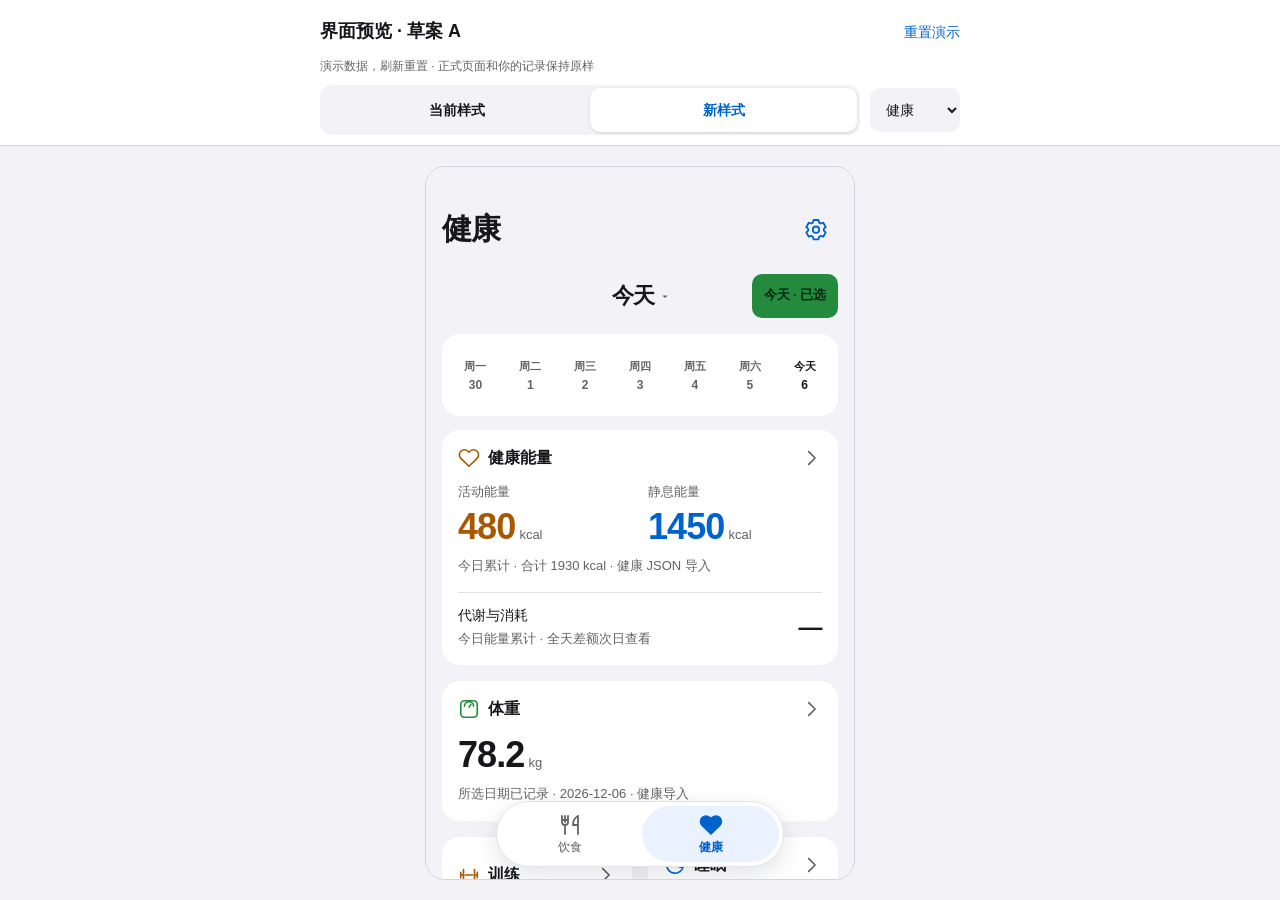
==== preview/index.html @ 752a21c1 "Refine preview with floating capsule bottom navigation" ====
<!doctype html>
<html lang="zh-CN">
<head>
  <meta charset="utf-8">
  <meta name="viewport" content="width=device-width,initial-scale=1,viewport-fit=cover">
  <meta name="color-scheme" content="light dark">
  <title>健康记录 · 界面预览</title>
  <style>
    :root{color-scheme:light dark;--bg:#f2f2f7;--card:#fff;--fg:#17171b;--dim:#636366;--line:#d4d4dc;--tint:#0062cc}
    @media(prefers-color-scheme:dark){:root{--bg:#000;--card:#1c1c1e;--fg:#fff;--dim:#aeaeb2;--line:#38383a;--tint:#64a8ff}}
    *{box-sizing:border-box}body{margin:0;background:var(--bg);color:var(--fg);font:15px/1.5 -apple-system,BlinkMacSystemFont,"Segoe UI","PingFang SC","Microsoft YaHei",sans-serif}
    .review{height:100vh;height:100dvh;display:flex;flex-direction:column}
    header{flex:none;background:var(--card);border-bottom:1px solid var(--line);padding:calc(10px + env(safe-area-inset-top)) 16px 10px}
    .tools{max-width:640px;margin:auto}.heading{display:flex;align-items:center;justify-content:space-between;gap:12px}
    h1{font-size:18px;line-height:1.4;margin:0;font-weight:650}p{margin:3px 0 10px;font-size:12px;color:var(--dim)}
    button,select{font:inherit;min-height:44px;border:0;border-radius:10px;padding:8px 12px;background:var(--bg);color:var(--fg);cursor:pointer}
    button:focus-visible,select:focus-visible{outline:2px solid var(--tint);outline-offset:2px}button:active{opacity:.7}
    #reset{background:none;color:var(--tint);font-size:14px;padding:8px 0}.controls{display:flex;gap:10px;align-items:center}
    .styles{display:flex;flex:1;padding:3px;background:var(--bg);border-radius:12px}.styles button{flex:1;min-width:0;white-space:nowrap;font-size:14px;font-weight:600}
    .styles button[aria-pressed=true]{background:var(--card);box-shadow:0 1px 3px #0002;color:var(--tint)}
    select{width:90px;font-size:14px}.stage{flex:1;min-height:0;display:flex;justify-content:center;padding:20px}
    iframe{display:block;width:430px;max-width:100%;height:100%;border:1px solid var(--line);border-radius:20px;background:var(--bg)}
    @media(max-width:600px){.stage{padding:0}iframe{width:100%;border:0;border-radius:0}.controls{gap:8px}header{padding-left:12px;padding-right:12px}}
    @media(prefers-reduced-motion:reduce){*{scroll-behavior:auto}}
  </style>
</head>
<body>
<main class="review">
  <header><div class="tools">
    <div class="heading"><h1>界面预览 · 草案 A</h1><button id="reset">重置演示</button></div>
    <p>演示数据，刷新重置 · 正式页面和你的记录保持原样</p>
    <div class="controls">
      <div class="styles" role="group" aria-label="比较界面样式">
        <button id="currentStyle" aria-pressed="false">当前样式</button>
        <button id="newStyle" aria-pressed="true">新样式</button>
      </div>
      <select id="page" aria-label="预览页面">
        <option value="health">健康</option><option value="diet">饮食</option>
        <option value="weight">体重</option><option value="energy">能量</option>
        <option value="training">训练</option><option value="sleep">睡眠</option>
        <option value="import">导入</option><option value="settings">设置</option>
      </select>
    </div>
  </div></header>
  <div class="stage"><iframe id="appPreview" src="app.html?v=36ba469ba83a#/health" sandbox="allow-scripts allow-downloads" title="健康记录交互预览"></iframe></div>
</main>
<script>
  const frame = document.getElementById('appPreview');
  const appSource = frame.getAttribute('src').split('#')[0];
  let enabled = true;
  const send = data => frame.contentWindow.postMessage({type:'kcal-design-preview',...data}, '*');
  function selectStyle(value){
    enabled = value;
    document.getElementById('currentStyle').setAttribute('aria-pressed',String(!value));
    document.getElementById('newStyle').setAttribute('aria-pressed',String(value));
    send({action:'style',enabled});
  }
  document.getElementById('currentStyle').addEventListener('click',()=>selectStyle(false));
  document.getElementById('newStyle').addEventListener('click',()=>selectStyle(true));
  document.getElementById('page').addEventListener('change',event=>send({action:'route',route:event.target.value}));
  let resetCount = 0;
  document.getElementById('reset').addEventListener('click',()=>{frame.src=appSource+(appSource.includes('?')?'&':'?')+'reset='+(++resetCount)+'#/health';document.getElementById('page').value='health'});
  window.addEventListener('message',event=>{
    if(event.source===frame.contentWindow && event.data?.type==='kcal-design-preview-ready') send({action:'style',enabled});
  });
</script>
</body>
</html>
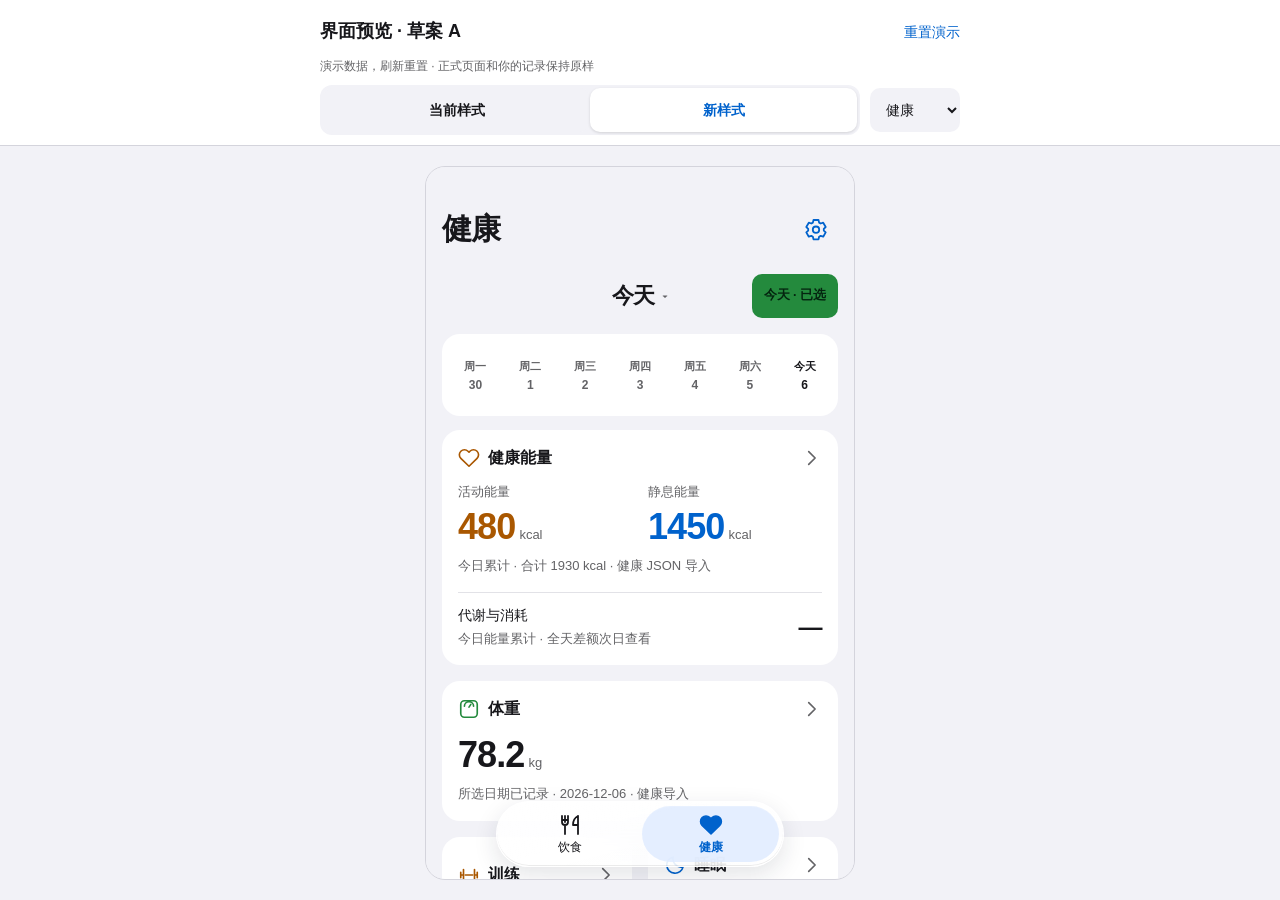
==== commit 0d2eca7f: "Add glass material to preview floating navigation" ====
--- a/preview/index.html
+++ b/preview/index.html
@@ -42,7 +42,7 @@
       </select>
     </div>
   </div></header>
-  <div class="stage"><iframe id="appPreview" src="app.html?v=36ba469ba83a#/health" sandbox="allow-scripts allow-downloads" title="健康记录交互预览"></iframe></div>
+  <div class="stage"><iframe id="appPreview" src="app.html?v=0bf893a73213#/health" sandbox="allow-scripts allow-downloads" title="健康记录交互预览"></iframe></div>
 </main>
 <script>
   const frame = document.getElementById('appPreview');
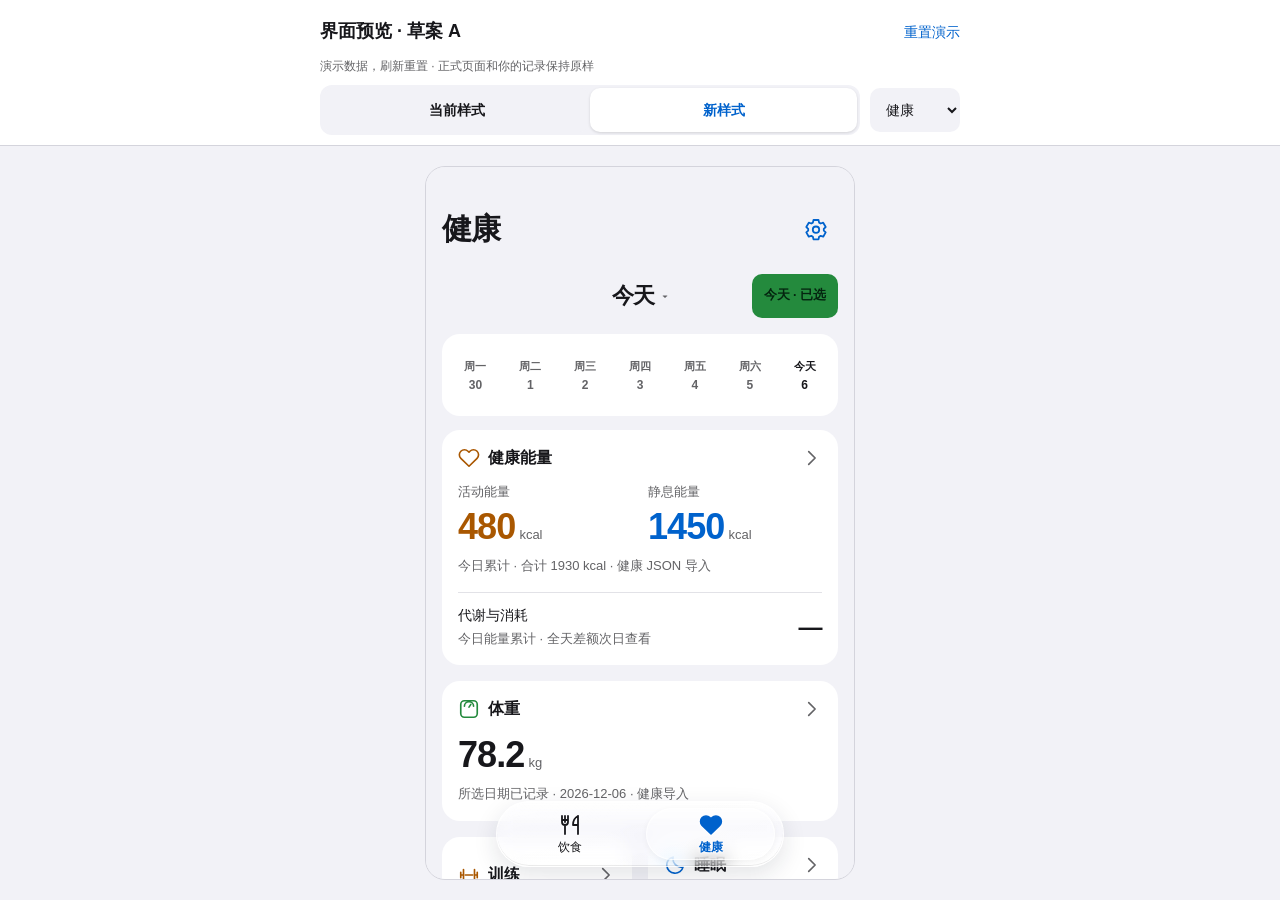
==== commit cef95991: "Refine glass transparency and add elastic tab feedback in preview" ====
--- a/preview/index.html
+++ b/preview/index.html
@@ -42,7 +42,7 @@
       </select>
     </div>
   </div></header>
-  <div class="stage"><iframe id="appPreview" src="app.html?v=0bf893a73213#/health" sandbox="allow-scripts allow-downloads" title="健康记录交互预览"></iframe></div>
+  <div class="stage"><iframe id="appPreview" src="app.html?v=fd663db46aa1#/health" sandbox="allow-scripts allow-downloads" title="健康记录交互预览"></iframe></div>
 </main>
 <script>
   const frame = document.getElementById('appPreview');
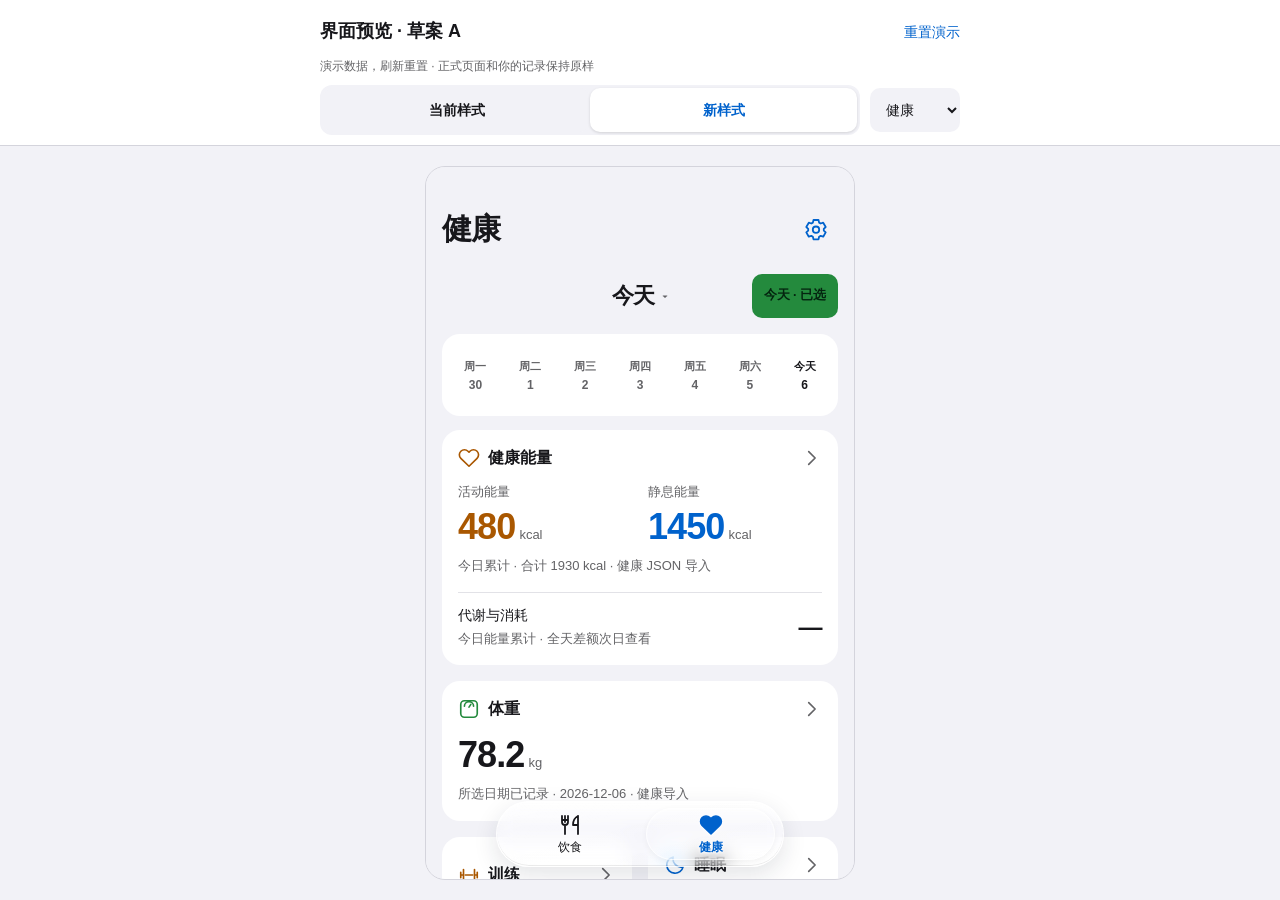
==== commit c99ddb29: "Make preview selection lens fully transparent" ====
--- a/preview/index.html
+++ b/preview/index.html
@@ -42,7 +42,7 @@
       </select>
     </div>
   </div></header>
-  <div class="stage"><iframe id="appPreview" src="app.html?v=fd663db46aa1#/health" sandbox="allow-scripts allow-downloads" title="健康记录交互预览"></iframe></div>
+  <div class="stage"><iframe id="appPreview" src="app.html?v=b83cdb25fddb#/health" sandbox="allow-scripts allow-downloads" title="健康记录交互预览"></iframe></div>
 </main>
 <script>
   const frame = document.getElementById('appPreview');
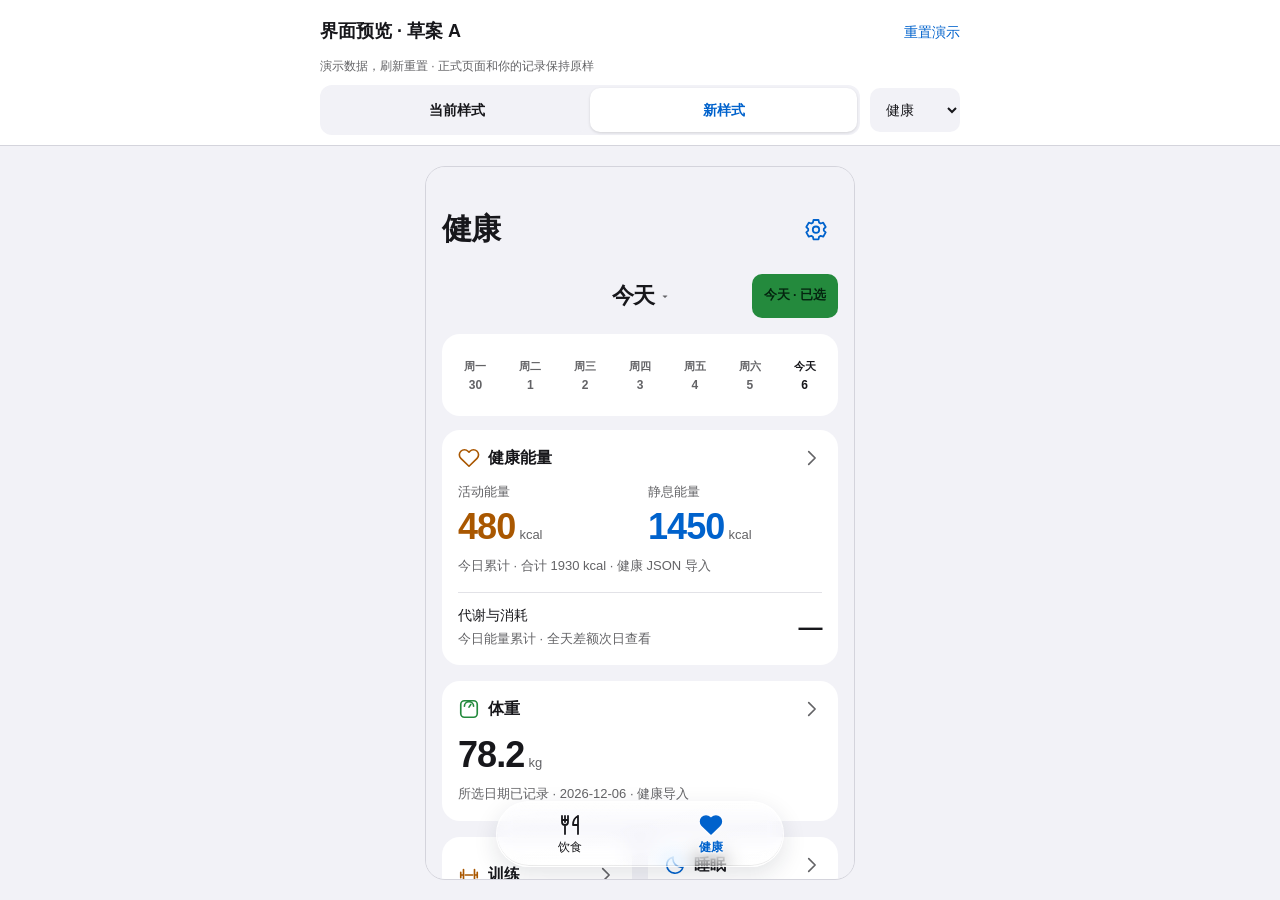
==== commit 84164092: "Remove the inner selection frame from preview navigation" ====
--- a/preview/index.html
+++ b/preview/index.html
@@ -42,7 +42,7 @@
       </select>
     </div>
   </div></header>
-  <div class="stage"><iframe id="appPreview" src="app.html?v=b83cdb25fddb#/health" sandbox="allow-scripts allow-downloads" title="健康记录交互预览"></iframe></div>
+  <div class="stage"><iframe id="appPreview" src="app.html?v=5d098b2b1b2d#/health" sandbox="allow-scripts allow-downloads" title="健康记录交互预览"></iframe></div>
 </main>
 <script>
   const frame = document.getElementById('appPreview');
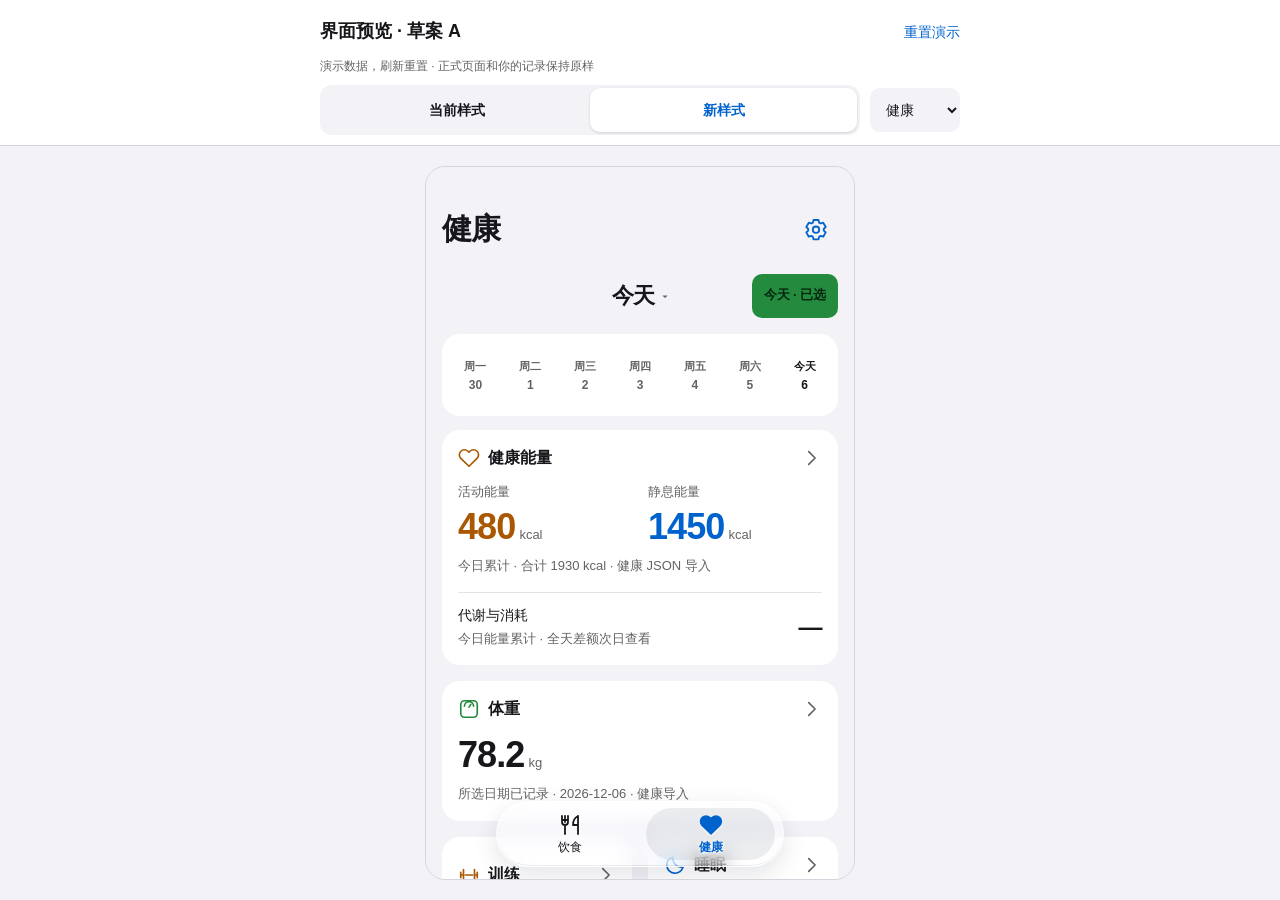
==== commit 87546283: "Restore the visible translucent selection pill without an outline" ====
--- a/preview/index.html
+++ b/preview/index.html
@@ -42,7 +42,7 @@
       </select>
     </div>
   </div></header>
-  <div class="stage"><iframe id="appPreview" src="app.html?v=5d098b2b1b2d#/health" sandbox="allow-scripts allow-downloads" title="健康记录交互预览"></iframe></div>
+  <div class="stage"><iframe id="appPreview" src="app.html?v=80f14b1490bc#/health" sandbox="allow-scripts allow-downloads" title="健康记录交互预览"></iframe></div>
 </main>
 <script>
   const frame = document.getElementById('appPreview');
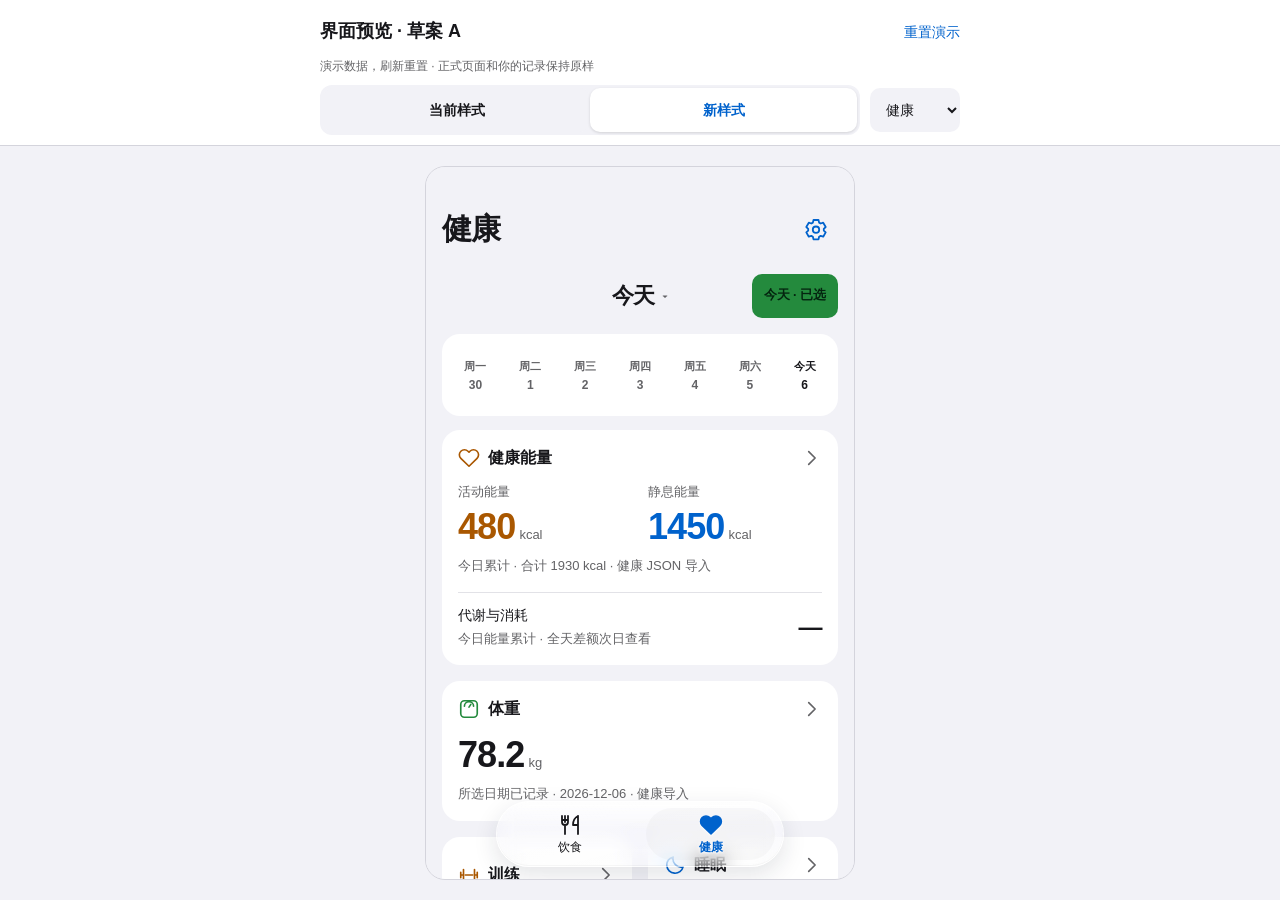
==== commit 0c203b7b: "Use zero-fill optics for the preview selection lens" ====
--- a/preview/index.html
+++ b/preview/index.html
@@ -42,7 +42,7 @@
       </select>
     </div>
   </div></header>
-  <div class="stage"><iframe id="appPreview" src="app.html?v=80f14b1490bc#/health" sandbox="allow-scripts allow-downloads" title="健康记录交互预览"></iframe></div>
+  <div class="stage"><iframe id="appPreview" src="app.html?v=a19e29cf8c3f#/health" sandbox="allow-scripts allow-downloads" title="健康记录交互预览"></iframe></div>
 </main>
 <script>
   const frame = document.getElementById('appPreview');
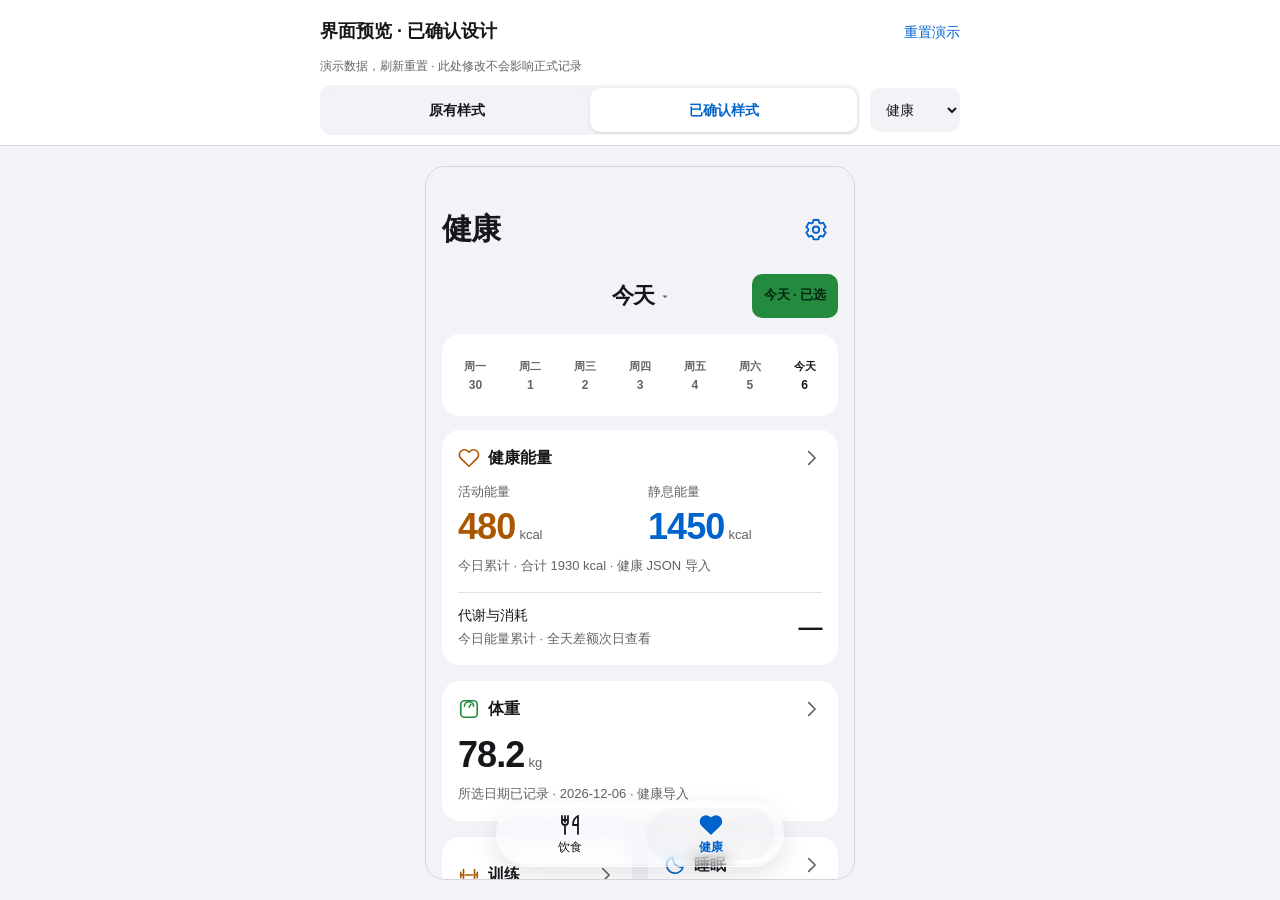
==== commit a374bf83: "Release the approved unified design and glass navigation" ====
--- a/preview/index.html
+++ b/preview/index.html
@@ -27,12 +27,12 @@
 <body>
 <main class="review">
   <header><div class="tools">
-    <div class="heading"><h1>界面预览 · 草案 A</h1><button id="reset">重置演示</button></div>
-    <p>演示数据，刷新重置 · 正式页面和你的记录保持原样</p>
+    <div class="heading"><h1>界面预览 · 已确认设计</h1><button id="reset">重置演示</button></div>
+    <p>演示数据，刷新重置 · 此处修改不会影响正式记录</p>
     <div class="controls">
       <div class="styles" role="group" aria-label="比较界面样式">
-        <button id="currentStyle" aria-pressed="false">当前样式</button>
-        <button id="newStyle" aria-pressed="true">新样式</button>
+        <button id="currentStyle" aria-pressed="false">原有样式</button>
+        <button id="newStyle" aria-pressed="true">已确认样式</button>
       </div>
       <select id="page" aria-label="预览页面">
         <option value="health">健康</option><option value="diet">饮食</option>
@@ -42,7 +42,7 @@
       </select>
     </div>
   </div></header>
-  <div class="stage"><iframe id="appPreview" src="app.html?v=a19e29cf8c3f#/health" sandbox="allow-scripts allow-downloads" title="健康记录交互预览"></iframe></div>
+  <div class="stage"><iframe id="appPreview" src="app.html?v=0f252d918a18#/health" sandbox="allow-scripts allow-downloads" title="健康记录交互预览"></iframe></div>
 </main>
 <script>
   const frame = document.getElementById('appPreview');
